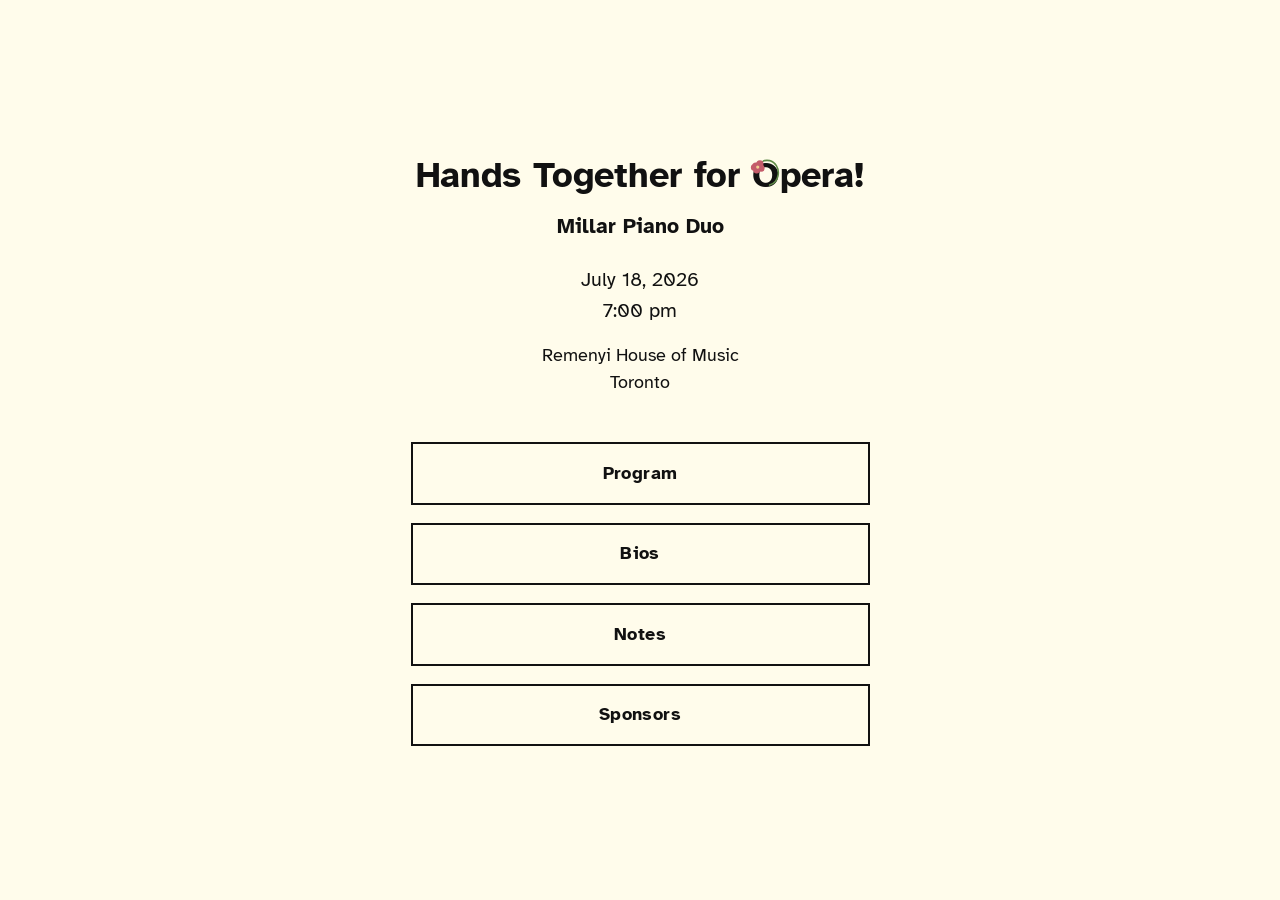
==== index.html @ 63290809 "Initial commit" ====
<!DOCTYPE html>
<html lang="en">
<head>
  <meta charset="utf-8">
  <meta name="viewport" content="width=device-width, initial-scale=1">
  <meta name="theme-color" content="#FFFCEB">
  <title>Hands Together for Opera! — July 18, 2026</title>
  <link rel="preconnect" href="https://fonts.googleapis.com">
  <link rel="preconnect" href="https://fonts.gstatic.com" crossorigin>
  <link href="https://fonts.googleapis.com/css2?family=Atkinson+Hyperlegible:ital,wght@0,400;0,700;1,400;1,700&display=swap" rel="stylesheet">
  <link rel="stylesheet" href="styles.css">
</head>
<body>
  <a class="skip-link" href="#page-title">Skip to main content</a>
  <main class="page landing">
    <header class="landing-header">
      <h1 id="page-title" tabindex="-1">
        Hands Together for
        <span class="opera-word">
          <span class="opera-o">O<span class="rose" aria-hidden="true">
            <svg xmlns="http://www.w3.org/2000/svg" viewBox="0 0 64 64" focusable="false" aria-hidden="true">
              <path fill="none" stroke="#5f8a48" stroke-width="2.2" stroke-linecap="round"
                    d="M22 18
                       C 25 13, 31 11, 37 12
                       C 45 14, 50 22, 49 31
                       C 48 38, 43 44, 37 46"/>
              <g fill="#c45c6a">
                <circle cx="18" cy="20" r="5.2"/>
                <circle cx="23.5" cy="16.5" r="5"/>
                <circle cx="25" cy="22.5" r="5"/>
                <circle cx="19" cy="25" r="4.8"/>
                <circle cx="15.5" cy="21.5" r="4.5"/>
                <circle cx="20.5" cy="21" r="4"/>
              </g>
              <circle fill="#f0d090" cx="20.5" cy="21" r="2.2"/>
            </svg>
          </span></span>pera!
        </span>
      </h1>
      <p class="duo">Millar Piano Duo</p>
      <p class="meta">
        <span>July 18, 2026</span>
        <span>7:00 pm</span>
      </p>
      <p class="venue">
        <span>Remenyi House of Music</span>
        <span>Toronto</span>
      </p>
    </header>

    <nav aria-label="Concert pages">
      <ul class="nav-list">
        <li><a class="btn" href="program.html">Program</a></li>
        <li><a class="btn" href="bios.html">Bios</a></li>
        <li><a class="btn" href="notes.html">Notes</a></li>
        <li><a class="btn" href="sponsors.html">Sponsors</a></li>
      </ul>
    </nav>
  </main>
</body>
</html>
---- styles.css ----
:root {
  --bg: #FFFCEB;
  --text: #111111;
  --space: 1.25rem;
  --max: 28rem;
  --tap: 48px;
}

*,
*::before,
*::after {
  box-sizing: border-box;
}

html {
  font-size: 112.5%;
  -webkit-text-size-adjust: 100%;
}

body {
  margin: 0;
  min-height: 100dvh;
  font-family: "Atkinson Hyperlegible", "Segoe UI", sans-serif;
  background: var(--bg);
  color: var(--text);
  line-height: 1.55;
}

a {
  color: var(--text);
  text-underline-offset: 0.15em;
}

a:hover,
a:active {
  background: var(--text);
  color: var(--bg);
  text-decoration: none;
}


.skip-link {
  position: absolute;
  top: 0;
  left: 0;
  z-index: 100;
  padding: 0.75rem 1rem;
  background: var(--text);
  color: var(--bg);
  font-weight: 700;
  text-decoration: none;
  transform: translateY(-120%);
}

.skip-link:focus,
.skip-link:focus-visible {
  transform: translateY(0);
  outline: 3px solid var(--text);
  outline-offset: 3px;
}

a:focus-visible,
.btn:focus-visible {
  outline: 3px solid var(--text);
  outline-offset: 3px;
}

.page {
  width: min(100%, var(--max));
  margin: 0 auto;
  padding: calc(var(--space) * 1.5) var(--space) calc(var(--space) * 2);
}

.landing {
  min-height: 100dvh;
  display: flex;
  flex-direction: column;
  justify-content: center;
}

.landing-header {
  text-align: center;
  margin-bottom: calc(var(--space) * 2);
}

.landing-header h1 {
  margin: 0 0 0.75rem;
  font-size: clamp(1.6rem, 7vw, 2rem);
  line-height: 1.2;
  font-weight: 700;
}

.meta {
  margin: 0;
  font-size: 1.1rem;
}

.meta span {
  display: block;
}

.nav-list {
  list-style: none;
  margin: 0;
  padding: 0;
  display: flex;
  flex-direction: column;
  gap: 1rem;
}

.btn {
  display: flex;
  align-items: center;
  justify-content: center;
  min-height: var(--tap);
  padding: 0.85rem 1rem;
  border: 2px solid var(--text);
  background: var(--bg);
  color: var(--text);
  text-decoration: none;
  text-align: center;
  font: inherit;
  font-weight: 700;
  letter-spacing: 0.02em;
  cursor: pointer;
  -webkit-tap-highlight-color: transparent;
}

.btn:hover,
.btn:active,
.btn:focus-visible {
  background: var(--text);
  color: var(--bg);
}

.btn-back {
  margin-top: calc(var(--space) * 2);
  width: 100%;
}

h1 {
  margin: 0 0 1.25rem;
  font-size: clamp(1.5rem, 6.5vw, 1.85rem);
  line-height: 1.2;
}

h2 {
  margin: 1.75rem 0 0.65rem;
  font-size: 1.15rem;
  line-height: 1.3;
}

h3 {
  margin: 1.1rem 0 0.4rem;
  font-size: 1.05rem;
  font-weight: 700;
}

p {
  margin: 0 0 1rem;
}

.program-item {
  margin-bottom: 1.5rem;
}

.program-item > p {
  margin-bottom: 0.35rem;
}

.composer {
  font-size: 0.95rem;
}

.movements {
  margin: 0.5rem 1.25rem 0 0.75rem;
  padding-left: 1.5rem;
  padding-right: 0;
}

.movements li {
  margin-bottom: 0.25rem;
}

.pause {
  margin: 1.75rem 0;
  text-align: center;
  font-style: italic;
}

.fine {
  margin-top: 2rem;
  text-align: center;
  font-weight: 700;
}

.bio + .bio {
  margin-top: 2rem;
  padding-top: 1.5rem;
  border-top: 1px solid color-mix(in srgb, var(--text) 20%, transparent);
}

.links {
  margin-top: 0.75rem;
}

.links a {
  display: inline-block;
  min-height: var(--tap);
  padding: 0.5rem 0;
  text-underline-offset: 0.15em;
}

.links a:hover,
.links a:active,
.links a:focus-visible {
  background: var(--text);
  color: var(--bg);
  text-decoration: none;
  padding-inline: 0.35rem;
}

.sponsor-block {
  margin-bottom: 2rem;
}

.sponsor-block h2 {
  margin-top: 0;
}

.logo {
  display: block;
  width: auto;
  max-width: 9rem;
  height: auto;
  margin: 0.75rem auto 0.35rem;
}

.logo-wide {
  max-width: 100%;
}

.sponsor-name {
  margin: 0.35rem 0 0;
  font-weight: 700;
}

.visually-hidden {
  position: absolute;
  width: 1px;
  height: 1px;
  padding: 0;
  margin: -1px;
  overflow: hidden;
  clip: rect(0, 0, 0, 0);
  white-space: nowrap;
  border: 0;
}

@media (min-width: 40rem) {
  .page {
    padding-block: 2.5rem;
  }
}

.sponsor-list {
  list-style: none;
  margin: 0.75rem 0 0;
  padding: 0;
  display: flex;
  flex-direction: column;
  gap: 0.75rem;
}

.sponsor-list a {
  display: inline-flex;
  align-items: center;
  min-height: var(--tap);
  font-weight: 700;
  text-underline-offset: 0.15em;
}

.sponsor-list a:hover,
.sponsor-list a:active,
.sponsor-list a:focus-visible {
  background: var(--text);
  color: var(--bg);
  text-decoration: none;
  padding-inline: 0.35rem;
}

.sponsor-link {
  display: inline-flex;
  align-items: center;
  min-height: var(--tap);
  font-weight: 700;
  text-underline-offset: 0.15em;
}

.sponsor-link:hover,
.sponsor-link:active,
.sponsor-link:focus-visible {
  background: var(--text);
  color: var(--bg);
  text-decoration: none;
  padding-inline: 0.35rem;
}

#page-title {
  scroll-margin-top: 1rem;
}

#page-title:focus {
  outline: none;
}

#page-title:focus-visible {
  outline: 3px solid var(--text);
  outline-offset: 4px;
}

.opera-word {
  white-space: nowrap;
}

.opera-o {
  position: relative;
  display: inline-block;
}

.opera-o .rose {
  position: absolute;
  left: 50%;
  top: 50%;
  width: 1.28em;
  height: 1.28em;
  transform: translate(-50%, -50%);
  pointer-events: none;
  line-height: 0;
  z-index: 1;
}

.opera-o .rose svg {
  display: block;
  width: 100%;
  height: 100%;
  overflow: visible;
}

.duo {
  margin: 0 0 1.25rem;
  font-size: 1.15rem;
  font-weight: 700;
}

.venue {
  margin: 0.85rem 0 0;
  font-size: 1rem;
}

.venue span {
  display: block;
}

.landing-header .meta {
  margin-bottom: 0;
}

.sponsors-page {
  text-align: center;
}

.sponsors-page .sponsor-list {
  align-items: center;
}

.sponsors-page .sponsor-list a,
.sponsors-page .sponsor-link {
  justify-content: center;
}

.movements-numbered {
  list-style: none;
  padding-left: 0.75rem;
}
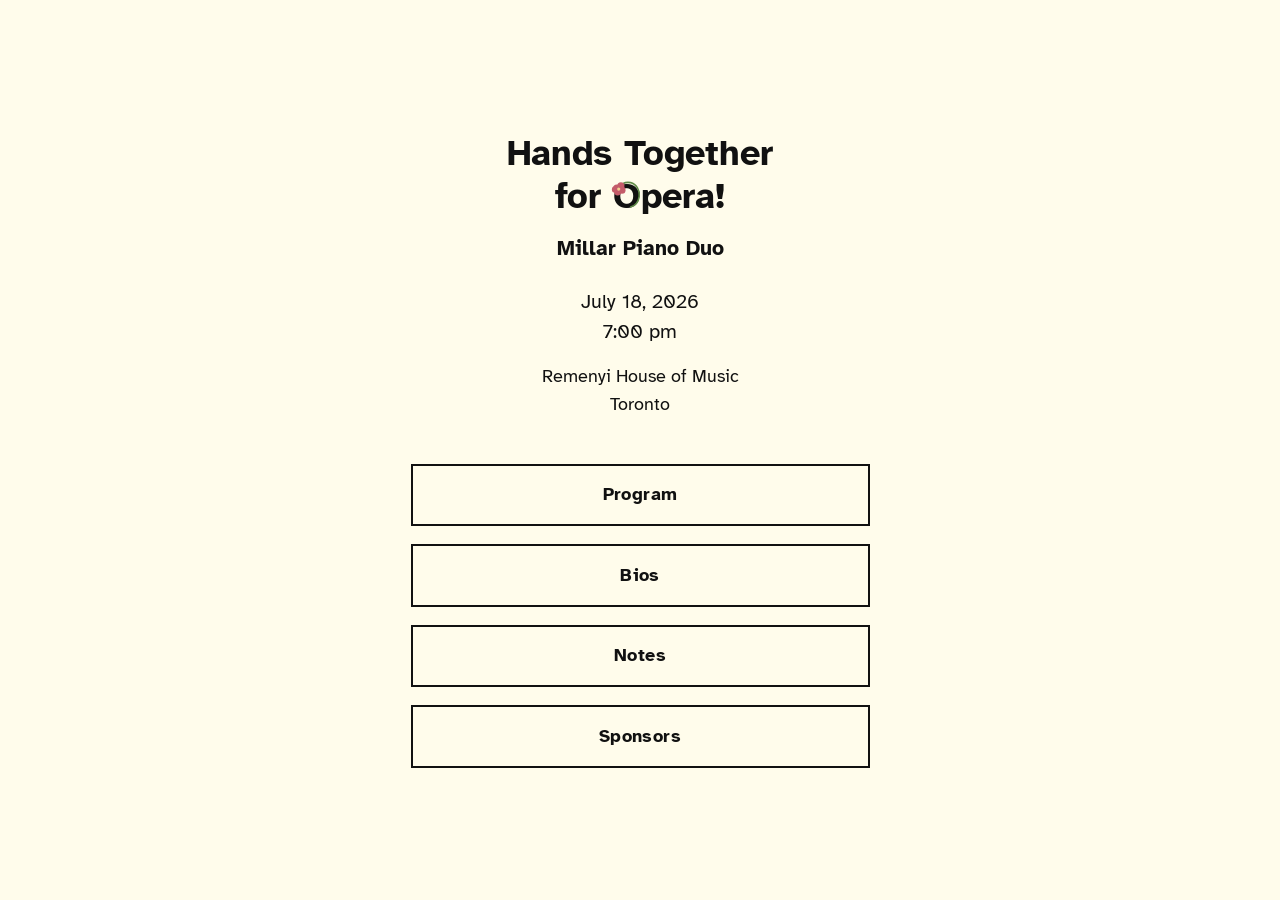
==== commit 0b3e3c06: "H1 line adjustment on landing page" ====
--- a/index.html
+++ b/index.html
@@ -15,7 +15,8 @@
   <main class="page landing">
     <header class="landing-header">
       <h1 id="page-title" tabindex="-1">
-        Hands Together for
+        Hands Together<br>
+        for
         <span class="opera-word">
           <span class="opera-o">O<span class="rose" aria-hidden="true">
             <svg xmlns="http://www.w3.org/2000/svg" viewBox="0 0 64 64" focusable="false" aria-hidden="true">
